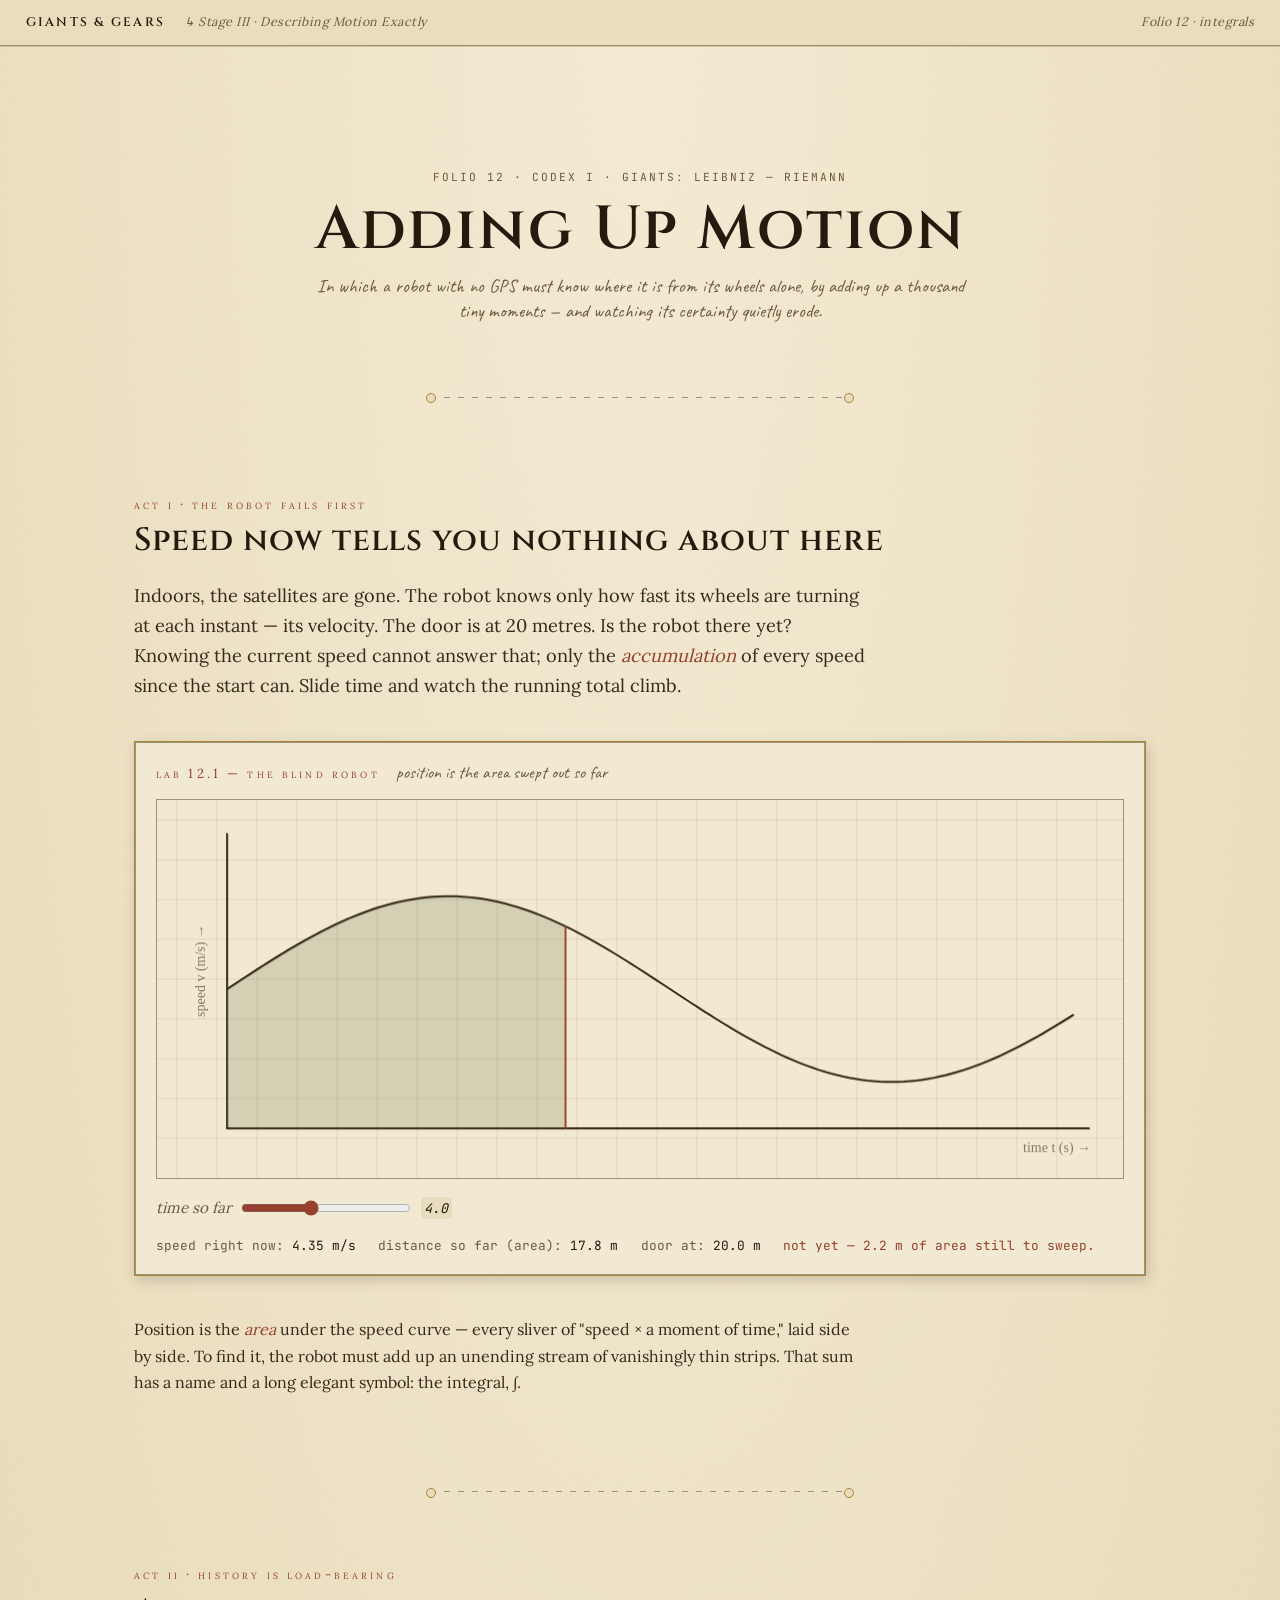
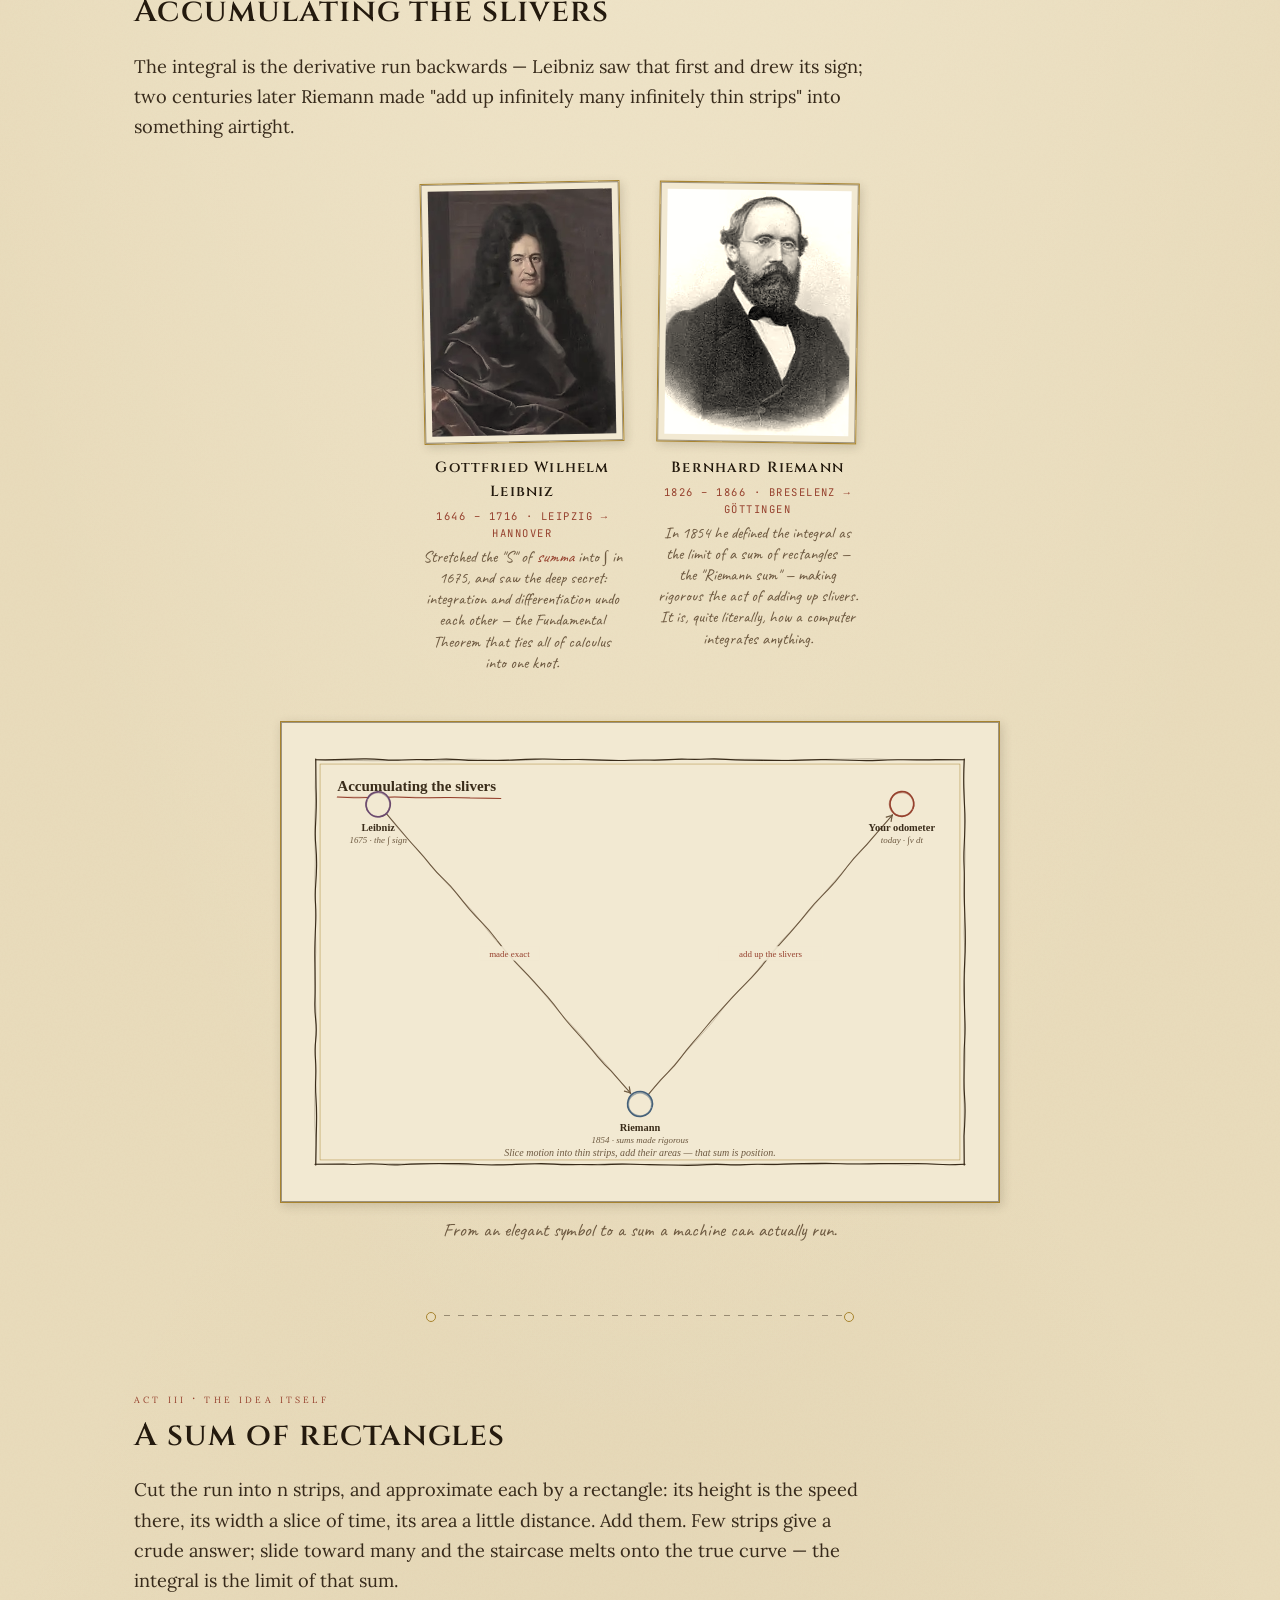
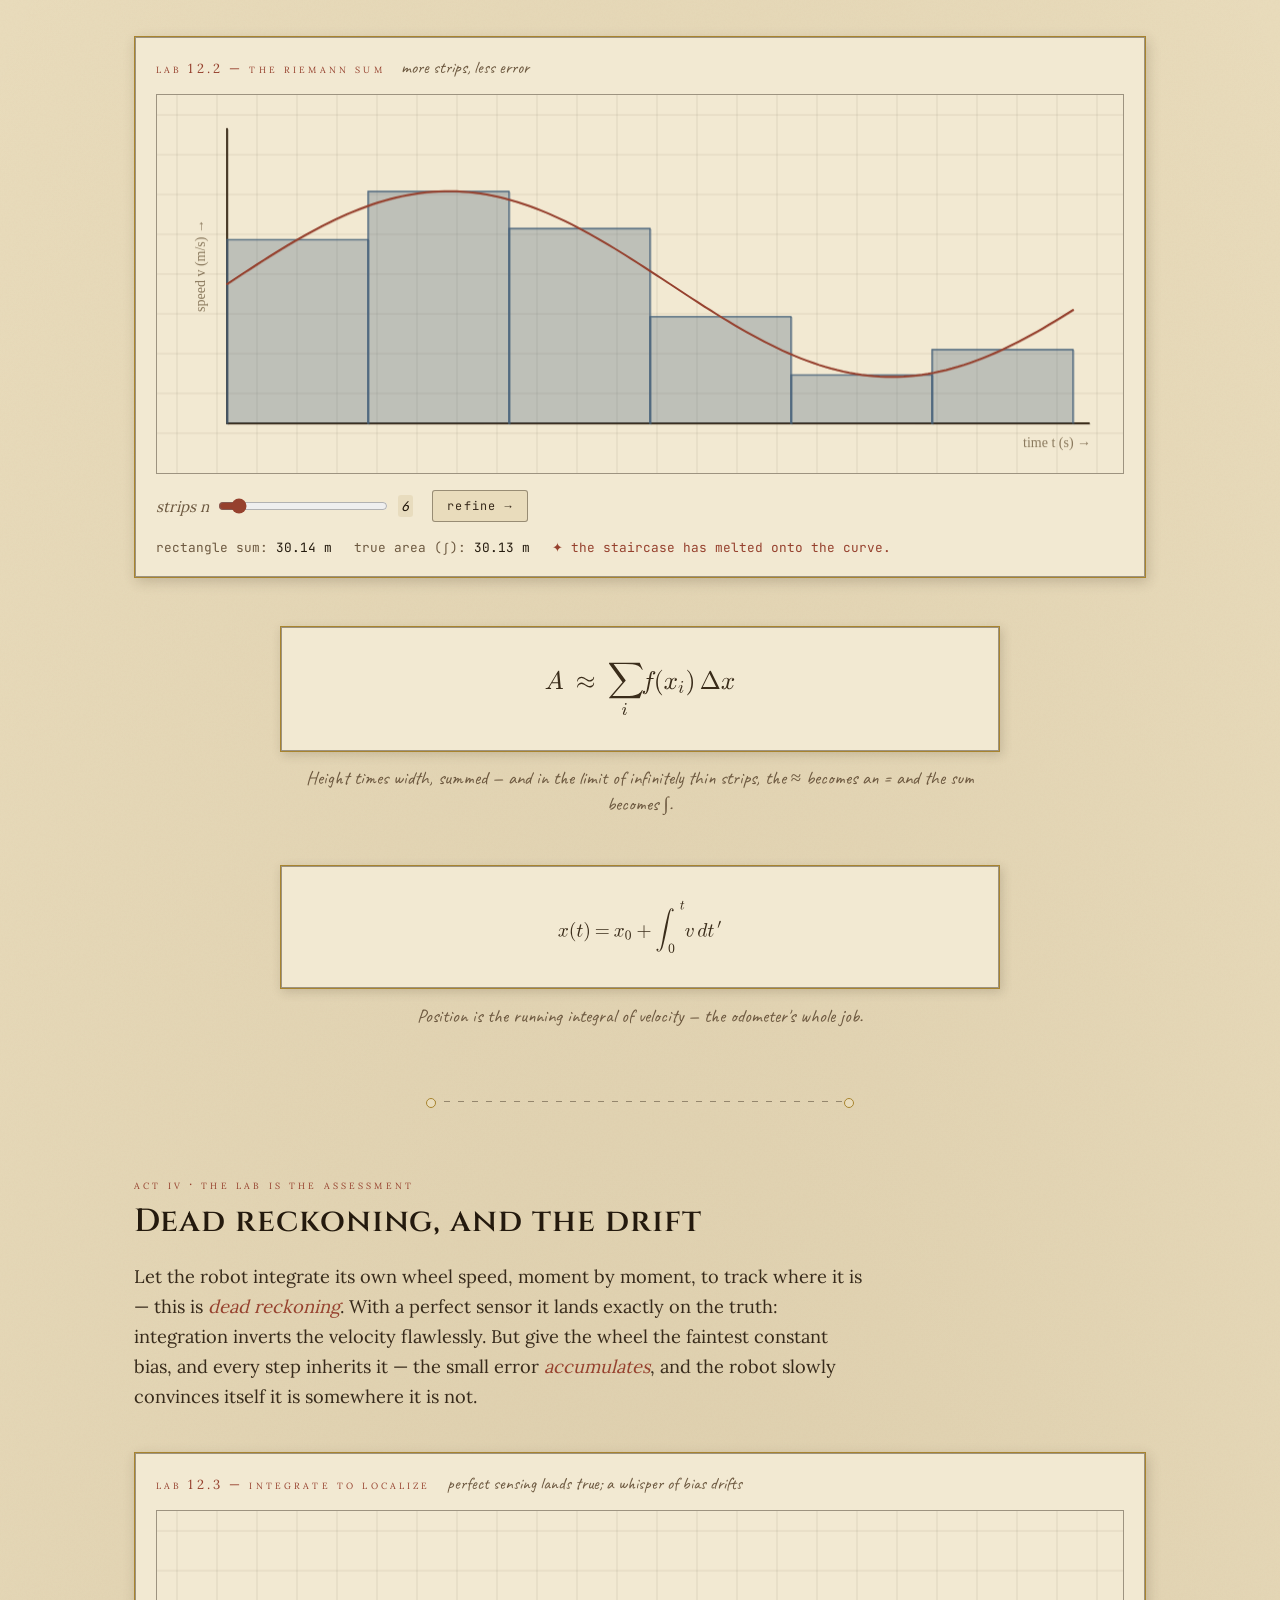
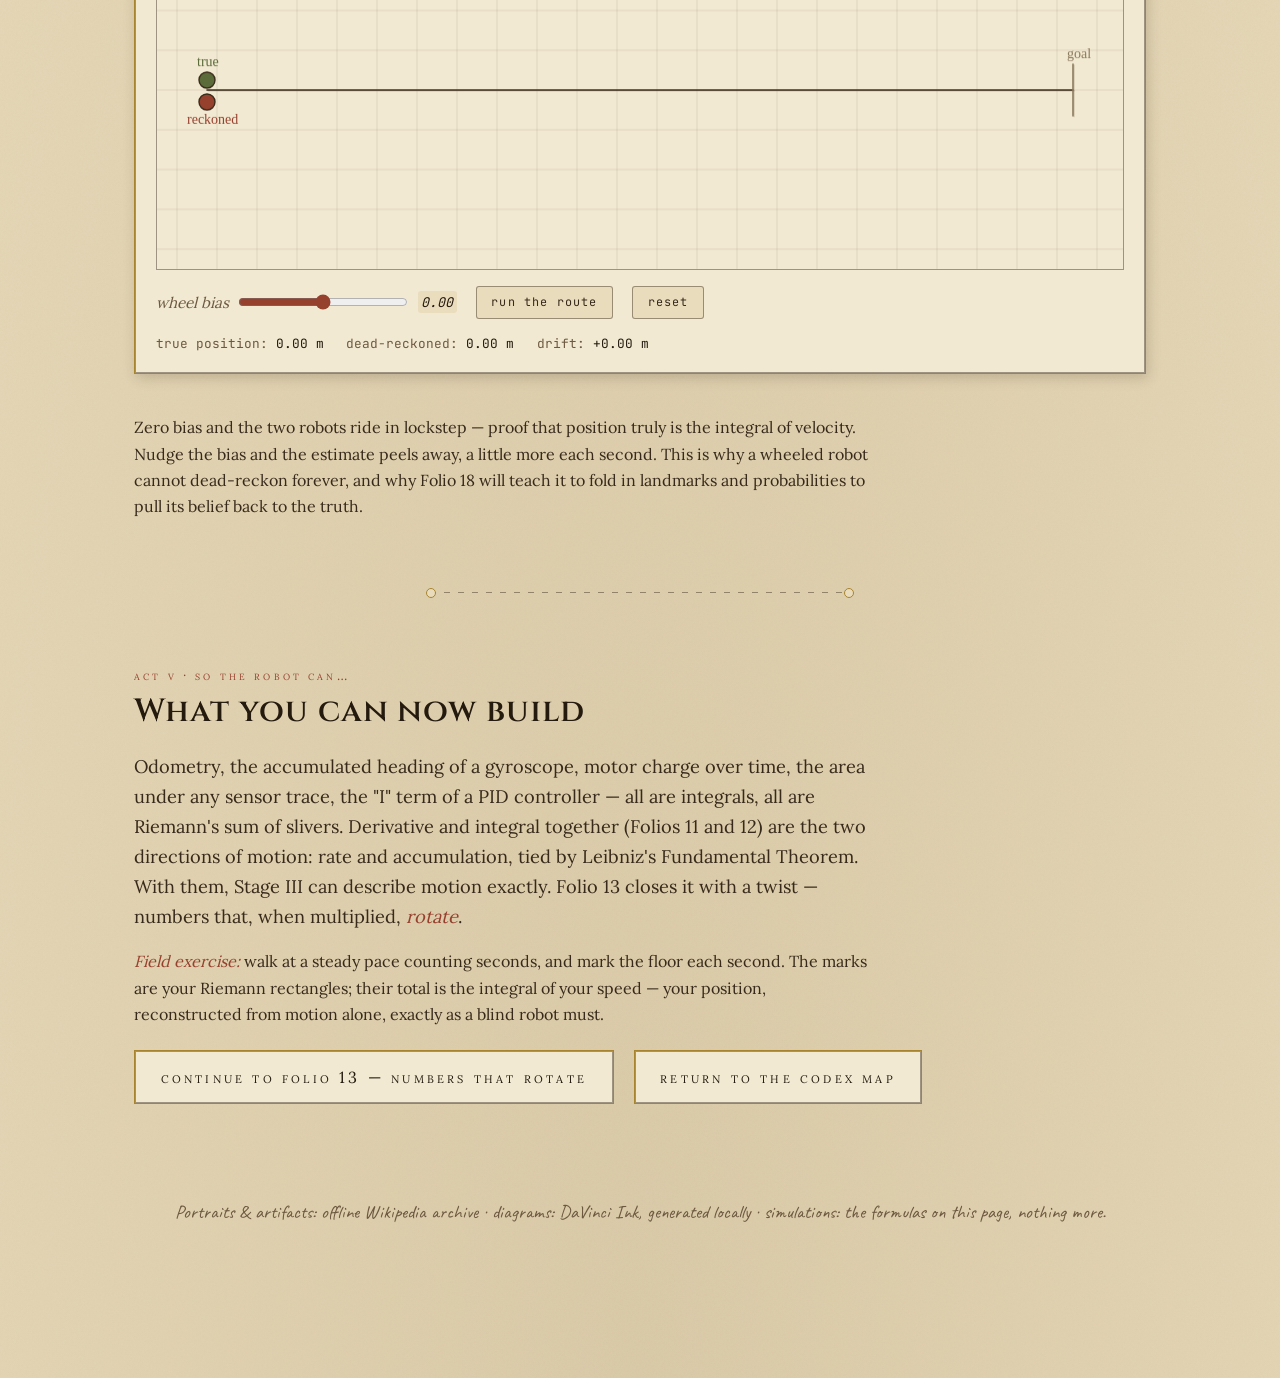
==== units/adding-up-motion.html @ 19774128 "Complete Stage III — Folios 09-13; robust ResizeObserver canvas sizing Arrows of Motion (Hamilton, G" ====
<!doctype html>
<html lang="en">
<head>
<meta charset="utf-8">
<meta name="viewport" content="width=device-width, initial-scale=1">
<title>Folio 12 — Adding Up Motion · Giants &amp; Gears</title>
<link rel="stylesheet" href="../assets/css/golden-archive-kit.css">
<link rel="stylesheet" href="../assets/css/site.css">
</head>
<body>

<nav class="chrome">
  <a class="wordmark" href="../index.html">Giants &amp; Gears</a>
  <span class="crumb">↳ Stage III · Describing Motion Exactly</span>
  <span class="right">Folio 12 · integrals</span>
</nav>

<main>
  <header style="text-align:center; margin:3.5rem 0 1rem;">
    <div class="catalog reveal">FOLIO 12 · CODEX I · GIANTS: LEIBNIZ — RIEMANN</div>
    <h1 class="reveal" style="margin:.6rem 0;">Adding Up Motion</h1>
    <p class="plaque-caption reveal" style="max-width:42rem;margin:0 auto;">
      In which a robot with no GPS must know where it is from its wheels alone,
      by adding up a thousand tiny moments — and watching its certainty quietly
      erode.
    </p>
  </header>

  <div class="constellation-rule"></div>

  <!-- ACT I -->
  <section class="exhibit wide">
    <div>
      <div class="smallcaps reveal">act i · the robot fails first</div>
      <h2 class="reveal">Speed now tells you nothing about here</h2>
      <p class="lede reveal">
        Indoors, the satellites are gone. The robot knows only how fast its wheels
        are turning at each instant — its velocity. The door is at 20&nbsp;metres.
        Is the robot there yet? Knowing the current speed cannot answer that; only
        the <em>accumulation</em> of every speed since the start can. Slide time and
        watch the running total climb.
      </p>
      <div class="lab reveal">
        <div class="lab-head">
          <span class="smallcaps">lab 12.1 — the blind robot</span>
          <span class="plaque-caption">position is the area swept out so far</span>
        </div>
        <canvas id="blind" height="380"></canvas>
        <div class="controls">
          <label>time so far <input type="range" id="bt" min="0" max="10" value="4" step="0.1"> <code id="btv">4.0</code></label>
        </div>
        <div class="readout">
          <span>speed right now: <b id="vNow">—</b></span>
          <span>distance so far (area): <b id="areaNow">—</b></span>
          <span>door at: <b>20.0 m</b></span>
          <span id="blindStatus" style="color:var(--chalk)"></span>
        </div>
      </div>
      <p class="reveal">
        Position is the <em>area</em> under the speed curve — every sliver of
        "speed × a moment of time," laid side by side. To find it, the robot must
        add up an unending stream of vanishingly thin strips. That sum has a name
        and a long elegant symbol: the integral, ∫.
      </p>
    </div>
  </section>

  <div class="constellation-rule"></div>

  <!-- ACT II -->
  <section>
    <div class="smallcaps reveal">act ii · history is load-bearing</div>
    <h2 class="reveal">Accumulating the slivers</h2>
    <p class="lede reveal">
      The integral is the derivative run backwards — Leibniz saw that first and
      drew its sign; two centuries later Riemann made "add up infinitely many
      infinitely thin strips" into something airtight.
    </p>
    <div class="gallery">
      <figure class="portrait reveal">
        <div class="frame"><img src="../assets/img/portraits/leibniz.jpg" alt="Gottfried Wilhelm Leibniz"></div>
        <figcaption class="plaque">
          <div class="name">Gottfried Wilhelm Leibniz</div>
          <div class="dates">1646 – 1716 · LEIPZIG → HANNOVER</div>
          <div class="role">Stretched the "S" of <em>summa</em> into ∫ in 1675, and saw the deep secret: integration and differentiation undo each other — the Fundamental Theorem that ties all of calculus into one knot.</div>
        </figcaption>
      </figure>
      <figure class="portrait reveal">
        <div class="frame"><img src="../assets/img/portraits/riemann.jpg" alt="Bernhard Riemann"></div>
        <figcaption class="plaque">
          <div class="name">Bernhard Riemann</div>
          <div class="dates">1826 – 1866 · BRESELENZ → GÖTTINGEN</div>
          <div class="role">In 1854 he defined the integral as the limit of a sum of rectangles — the "Riemann sum" — making rigorous the act of adding up slivers. It is, quite literally, how a computer integrates anything.</div>
        </figcaption>
      </figure>
    </div>
    <figure class="formula-artifact reveal">
      <div class="frame"><img src="../assets/img/diagrams/integral-history.svg" alt="accumulating the slivers"></div>
      <figcaption class="plaque-caption">From an elegant symbol to a sum a machine can actually run.</figcaption>
    </figure>
  </section>

  <div class="constellation-rule"></div>

  <!-- ACT III -->
  <section>
    <div class="smallcaps reveal">act iii · the idea itself</div>
    <h2 class="reveal">A sum of rectangles</h2>
    <p class="lede reveal">
      Cut the run into n strips, and approximate each by a rectangle: its height is
      the speed there, its width a slice of time, its area a little distance. Add
      them. Few strips give a crude answer; slide toward many and the staircase
      melts onto the true curve — the integral is the limit of that sum.
    </p>
    <div class="lab reveal">
      <div class="lab-head">
        <span class="smallcaps">lab 12.2 — the Riemann sum</span>
        <span class="plaque-caption">more strips, less error</span>
      </div>
      <canvas id="riemann" height="380"></canvas>
      <div class="controls">
        <label>strips n <input type="range" id="nstrip" min="1" max="60" value="6" step="1"> <code id="nstripv">6</code></label>
        <button class="toggle" id="refine">refine →</button>
      </div>
      <div class="readout">
        <span>rectangle sum: <b id="sumV">—</b></span>
        <span>true area (∫): <b id="trueA">—</b></span>
        <span id="riemStatus" style="color:var(--chalk)"></span>
      </div>
    </div>
    <figure class="formula-artifact reveal">
      <div class="frame"><img src="../assets/img/diagrams/f-riemann.svg" alt="area approx sum of f x i delta x" style="max-height:60px;"></div>
      <figcaption class="plaque-caption">
        Height times width, summed — and in the limit of infinitely thin strips,
        the ≈ becomes an = and the sum becomes ∫.
      </figcaption>
    </figure>
    <figure class="formula-artifact reveal">
      <div class="frame"><img src="../assets/img/diagrams/f-integral.svg" alt="x of t equals x naught plus integral of v" style="max-height:58px;"></div>
      <figcaption class="plaque-caption">Position is the running integral of velocity — the odometer's whole job.</figcaption>
    </figure>
  </section>

  <div class="constellation-rule"></div>

  <!-- ACT IV -->
  <section>
    <div class="smallcaps reveal">act iv · the lab is the assessment</div>
    <h2 class="reveal">Dead reckoning, and the drift</h2>
    <p class="lede reveal">
      Let the robot integrate its own wheel speed, moment by moment, to track where
      it is — this is <em>dead reckoning</em>. With a perfect sensor it lands exactly
      on the truth: integration inverts the velocity flawlessly. But give the wheel
      the faintest constant bias, and every step inherits it — the small error
      <em>accumulates</em>, and the robot slowly convinces itself it is somewhere it
      is not.
    </p>
    <div class="lab reveal">
      <div class="lab-head">
        <span class="smallcaps">lab 12.3 — integrate to localize</span>
        <span class="plaque-caption">perfect sensing lands true; a whisper of bias drifts</span>
      </div>
      <canvas id="reckon" height="360"></canvas>
      <div class="controls">
        <label>wheel bias <input type="range" id="bias" min="-0.3" max="0.3" value="0" step="0.01"> <code id="biasv">0.00</code></label>
        <button class="toggle" id="runReckon">run the route</button>
        <button class="toggle" id="reckonReset">reset</button>
      </div>
      <div class="readout">
        <span>true position: <b id="truePos">—</b></span>
        <span>dead-reckoned: <b id="drPos">—</b></span>
        <span>drift: <b id="drift">—</b></span>
        <span id="reckonStatus" style="color:var(--chalk)"></span>
      </div>
    </div>
    <p class="reveal">
      Zero bias and the two robots ride in lockstep — proof that position truly is
      the integral of velocity. Nudge the bias and the estimate peels away, a
      little more each second. This is why a wheeled robot cannot dead-reckon
      forever, and why Folio&nbsp;18 will teach it to fold in landmarks and
      probabilities to pull its belief back to the truth.
    </p>
  </section>

  <div class="constellation-rule"></div>

  <!-- ACT V -->
  <section class="exhibit wide" style="margin:4rem 0;">
    <div>
      <div class="smallcaps reveal">act v · so the robot can…</div>
      <h2 class="reveal">What you can now build</h2>
      <p class="lede reveal">
        Odometry, the accumulated heading of a gyroscope, motor charge over time,
        the area under any sensor trace, the "I" term of a PID controller — all are
        integrals, all are Riemann's sum of slivers. Derivative and integral
        together (Folios&nbsp;11 and 12) are the two directions of motion: rate and
        accumulation, tied by Leibniz's Fundamental Theorem. With them, Stage&nbsp;III
        can describe motion exactly. Folio&nbsp;13 closes it with a twist — numbers
        that, when multiplied, <em>rotate</em>.
      </p>
      <p class="reveal" style="margin-top:1rem;">
        <em>Field exercise:</em> walk at a steady pace counting seconds, and mark
        the floor each second. The marks are your Riemann rectangles; their total
        is the integral of your speed — your position, reconstructed from motion
        alone, exactly as a blind robot must.
      </p>
      <a class="next-exhibit reveal" href="numbers-that-rotate.html">continue to folio 13 — numbers that rotate</a>
      <a class="next-exhibit reveal" href="../index.html" style="margin-left:1rem;">return to the codex map</a>
    </div>
  </section>

  <footer>
    <div class="plaque-caption">
      Portraits &amp; artifacts: offline Wikipedia archive · diagrams: DaVinci Ink,
      generated locally · simulations: the formulas on this page, nothing more.
    </div>
  </footer>
</main>

<script>
const TAU = Math.PI * 2;
const C = { bg:'#f2e9d2', grid:'rgba(58,44,26,.10)', ink:'#3a2c1a', chalk:'#96412e',
            slate:'#46617a', olive:'#5b6b3a', gold:'#a8842f', ghost:'#8a795d' };
const HAND = "'Ink Free', 'Segoe Print', cursive";
const XMAXT = 10, VMAX = 6;
function Vf(t) { return 3 + 2 * Math.sin(0.6 * t); }         // speed (m/s), always > 0
function area(t) { let s = 0, dt = 0.005; for (let x = 0; x < t; x += dt) s += Vf(x) * dt; return s; }

function setupCanvas(cv) {
  const dpr = devicePixelRatio || 1;
  function resize() {
    const w = cv.clientWidth, h = parseInt(cv.getAttribute('height'), 10);
    cv.width = w * dpr; cv.height = h * dpr; cv.style.height = h + 'px';
    const ctx = cv.getContext('2d'); ctx.setTransform(dpr, 0, 0, dpr, 0, 0); return ctx;
  }
  return { resize, get w() { return cv.clientWidth; }, get h() { return parseInt(cv.getAttribute('height'), 10); } };
}
function inkStroke(ctx, drawPath, color, width) {
  ctx.save(); ctx.strokeStyle = color; ctx.lineWidth = width; ctx.lineCap = 'round';
  ctx.beginPath(); drawPath(0, 0); ctx.stroke();
  ctx.globalAlpha = 0.35; ctx.lineWidth = Math.max(1, width * 0.45);
  ctx.beginPath(); drawPath(1.1, 0.8); ctx.stroke(); ctx.restore();
}
function paper(ctx, w, h) {
  ctx.fillStyle = C.bg; ctx.fillRect(0, 0, w, h);
  ctx.strokeStyle = C.grid; ctx.lineWidth = 1;
  for (let x = 20; x < w; x += 40) { ctx.beginPath(); ctx.moveTo(x, 0); ctx.lineTo(x, h); ctx.stroke(); }
  for (let y = 20; y < h; y += 40) { ctx.beginPath(); ctx.moveTo(0, y); ctx.lineTo(w, y); ctx.stroke(); }
}
function vplot(S, ctx) {
  const w = S.w, h = S.h, pad = 50, x0 = pad + 20, y0 = h - pad, plotW = w - x0 - pad, plotH = h - 2 * pad;
  const sx = (t) => x0 + t / XMAXT * plotW, sy = (v) => y0 - v / VMAX * plotH;
  inkStroke(ctx, (a, b) => { ctx.moveTo(x0 + a, y0 + b); ctx.lineTo(x0 + plotW + 16 + a, y0 + b); }, C.ink, 1.8);
  inkStroke(ctx, (a, b) => { ctx.moveTo(x0 + a, y0 + b); ctx.lineTo(x0 + a, y0 - plotH - 16 + b); }, C.ink, 1.8);
  ctx.fillStyle = C.ghost; ctx.font = '14px ' + HAND;
  ctx.fillText('time t (s) →', x0 + plotW - 50, y0 + 24);
  ctx.save(); ctx.translate(x0 - 22, y0 - plotH / 2 + 28); ctx.rotate(-Math.PI / 2); ctx.fillText('speed v (m/s) →', 0, 0); ctx.restore();
  return { sx, sy, x0, y0, plotW, plotH };
}
function curveV(ctx, P, tmax, color) {
  inkStroke(ctx, (a, b) => { for (let i = 0; i <= 140; i++) { const t = i / 140 * tmax; const px = P.sx(t) + a, py = P.sy(Vf(t)) + b; i ? ctx.lineTo(px, py) : ctx.moveTo(px, py); } }, color, 2);
}

/* LAB 12.1 — the blind robot */
(function () {
  const cv = document.getElementById('blind'), S = setupCanvas(cv);
  let ctx = S.resize(); const el = (id) => document.getElementById(id);
  function draw() {
    const w = S.w, h = S.h; paper(ctx, w, h); const P = vplot(S, ctx);
    const t = +el('bt').value;
    // shade area up to t
    ctx.save(); ctx.globalAlpha = .2; ctx.fillStyle = C.olive; ctx.beginPath();
    ctx.moveTo(P.sx(0), P.sy(0));
    for (let i = 0; i <= 100; i++) { const tt = i / 100 * t; ctx.lineTo(P.sx(tt), P.sy(Vf(tt))); }
    ctx.lineTo(P.sx(t), P.sy(0)); ctx.closePath(); ctx.fill(); ctx.restore();
    curveV(ctx, P, XMAXT, C.ink);
    // marker at t
    inkStroke(ctx, (a, b) => { ctx.moveTo(P.sx(t) + a, P.sy(0) + b); ctx.lineTo(P.sx(t) + a, P.sy(Vf(t)) + b); }, C.chalk, 1.6);
    const a = area(t);
    el('btv').textContent = t.toFixed(1);
    el('vNow').textContent = Vf(t).toFixed(2) + ' m/s';
    el('areaNow').textContent = a.toFixed(1) + ' m';
    el('blindStatus').textContent = a >= 20 ? '✦ past the door — the accumulated area reached 20 m.' : 'not yet — ' + (20 - a).toFixed(1) + ' m of area still to sweep.';
  }
  el('bt').addEventListener('input', draw);
  addEventListener('resize', () => { ctx = S.resize(); draw(); });
  draw();
})();

/* LAB 12.2 — the Riemann sum */
(function () {
  const cv = document.getElementById('riemann'), S = setupCanvas(cv);
  let ctx = S.resize(), anim = null; const el = (id) => document.getElementById(id);
  function draw() {
    const w = S.w, h = S.h; paper(ctx, w, h); const P = vplot(S, ctx);
    const n = +el('nstrip').value, dt = XMAXT / n; let sum = 0;
    for (let i = 0; i < n; i++) {
      const tm = (i + 0.5) * dt, hv = Vf(tm); sum += hv * dt;
      ctx.save(); ctx.globalAlpha = .3; ctx.fillStyle = C.slate;
      ctx.fillRect(P.sx(i * dt), P.sy(hv), P.sx(dt) - P.sx(0), P.sy(0) - P.sy(hv)); ctx.restore();
      inkStroke(ctx, (a, b) => { const x1 = P.sx(i * dt), x2 = P.sx((i + 1) * dt), yy = P.sy(hv); ctx.moveTo(x1 + a, P.sy(0) + b); ctx.lineTo(x1 + a, yy + b); ctx.lineTo(x2 + a, yy + b); ctx.lineTo(x2 + a, P.sy(0) + b); }, C.slate, 1.2);
    }
    curveV(ctx, P, XMAXT, C.chalk);
    const truth = area(XMAXT);
    el('nstripv').textContent = n;
    el('sumV').textContent = sum.toFixed(2) + ' m';
    el('trueA').textContent = truth.toFixed(2) + ' m';
    el('riemStatus').textContent = Math.abs(sum - truth) < 0.15 ? '✦ the staircase has melted onto the curve.' : 'off by ' + Math.abs(sum - truth).toFixed(2) + ' m — add strips.';
  }
  function refine() { if (anim) cancelAnimationFrame(anim); const step = () => { const v = Math.min(60, +el('nstrip').value + 1); el('nstrip').value = v; draw(); if (v < 60) anim = requestAnimationFrame(step); else anim = null; }; anim = requestAnimationFrame(step); }
  el('nstrip').addEventListener('input', draw);
  el('refine').addEventListener('click', refine);
  addEventListener('resize', () => { ctx = S.resize(); draw(); });
  draw();
})();

/* LAB 12.3 — dead reckoning */
(function () {
  const cv = document.getElementById('reckon'), S = setupCanvas(cv);
  let ctx = S.resize(), anim = null, prog = 0; const el = (id) => document.getElementById(id);
  const ROUTE = 30;                                  // metres of corridor
  function draw() {
    const w = S.w, h = S.h; paper(ctx, w, h);
    const y0 = h * 0.5, x0 = 50, sc = (w - 100) / ROUTE, bias = +el('bias').value;
    inkStroke(ctx, (a, b) => { ctx.moveTo(x0 + a, y0 + b); ctx.lineTo(x0 + ROUTE * sc + a, y0 + b); }, C.ink, 1.6);
    // door
    inkStroke(ctx, (a, b) => { ctx.moveTo(x0 + ROUTE * sc + a, y0 - 26 + b); ctx.lineTo(x0 + ROUTE * sc + a, y0 + 26 + b); }, C.ghost, 1.6);
    ctx.fillStyle = C.ghost; ctx.font = '14px ' + HAND; ctx.fillText('goal', x0 + ROUTE * sc - 6, y0 - 32);
    const T = prog * XMAXT;
    const realX = Math.min(ROUTE, area(T));
    // dead-reckoned integrates (v+bias)
    let dr = 0, dt = 0.02; for (let x = 0; x < T; x += dt) dr += (Vf(x) + bias) * dt; dr = Math.min(ROUTE + 6, dr);
    // true robot (olive), reckoned (chalk) on parallel rails
    ctx.save(); ctx.fillStyle = C.olive; ctx.strokeStyle = C.ink; ctx.lineWidth = 1.4;
    ctx.beginPath(); ctx.arc(x0 + realX * sc, y0 - 10, 8, 0, TAU); ctx.fill(); ctx.stroke(); ctx.restore();
    ctx.fillStyle = C.olive; ctx.fillText('true', x0 + realX * sc - 10, y0 - 24);
    ctx.save(); ctx.fillStyle = C.chalk; ctx.strokeStyle = C.ink; ctx.lineWidth = 1.4;
    ctx.beginPath(); ctx.arc(x0 + dr * sc, y0 + 12, 8, 0, TAU); ctx.fill(); ctx.stroke(); ctx.restore();
    ctx.fillStyle = C.chalk; ctx.fillText('reckoned', x0 + dr * sc - 20, y0 + 34);
    el('biasv').textContent = bias.toFixed(2);
    el('truePos').textContent = realX.toFixed(2) + ' m';
    el('drPos').textContent = dr.toFixed(2) + ' m';
    el('drift').textContent = (dr - realX >= 0 ? '+' : '') + (dr - realX).toFixed(2) + ' m';
    if (prog >= 1) el('reckonStatus').textContent = Math.abs(dr - realX) < 0.3
      ? '✦ landed on the truth — perfect integration.'
      : 'drifted ' + Math.abs(dr - true).toFixed(2) + ' m over one corridor. Errors accumulate.';
  }
  function run() { if (anim) cancelAnimationFrame(anim); prog = 0; el('reckonStatus').textContent = ''; const step = () => { prog = Math.min(1, prog + 0.01); draw(); if (prog < 1) anim = requestAnimationFrame(step); else anim = null; }; anim = requestAnimationFrame(step); }
  el('bias').addEventListener('input', () => draw());
  el('runReckon').addEventListener('click', run);
  el('reckonReset').addEventListener('click', () => { prog = 0; el('reckonStatus').textContent = ''; draw(); });
  addEventListener('resize', () => { ctx = S.resize(); draw(); });
  draw();
})();
</script>
<script src="../assets/js/site.js"></script>
</body>
</html>
---- assets/css/golden-archive-kit.css ----
﻿/* ============================================================
   Golden Archive kit — generated by Ultra-PC assets
   palette: golden-archive   gradient: archive-space
   fonts: Fraunces (body) / Playfair Display (display)
   ============================================================ */

:root {  /* Golden Archive */
  --font: 'Fraunces', 'Georgia', serif;
  --mono: 'JetBrains Mono', 'Consolas', monospace;
  --bg: #04070f;
  --bg2: #0a1224;
  --surface: #0b101f;
  --surface-glass: rgba(217,180,83,0.06);
  --accent: #d9b453;
  --accent2: #f2dc9b;
  --text: #e8e2d0;
  --muted: #77809a;
  --border: #5a4b2c;
  --radius: 6px;
  --shadow: 0 0 24px rgba(217,180,83,0.18);
}

/* --- base --- */
* { box-sizing: border-box; margin: 0; }
body { font-family: var(--font); color: var(--text);
       background: var(--bg); line-height: 1.6; }
.btn { padding: 0.7rem 1.5rem; border: 1px solid var(--border);
       border-radius: var(--radius); cursor: pointer; font-weight: 600;
       background: var(--accent); color: #fff;
       transition: filter .15s, transform .05s; }
.btn:hover { filter: brightness(1.08); } .btn:active { transform: translateY(1px); }

/* --- gradient util (archive-space) --- */
.hero-bg { background: radial-gradient(at 72% 8%, rgba(217,180,83,0.13) 0px, transparent 45%), radial-gradient(at 18% 85%, rgba(32,42,92,0.55) 0px, transparent 55%), linear-gradient(180deg, #04070f 0%, #0a1224 100%); }

/* --- navbar-glass --- */
.nav {
  display: flex; align-items: center; justify-content: space-between;
  padding: 0.8rem 1.4rem; position: sticky; top: 0; z-index: 50;
  background: rgba(255, 255, 255, 0.55);
  backdrop-filter: blur(12px) saturate(150%);
  -webkit-backdrop-filter: blur(12px) saturate(150%);
  border-bottom: 1px solid rgba(255, 255, 255, 0.4);
}
.nav .brand { font-weight: 700; letter-spacing: -0.01em; }
.nav a { color: inherit; text-decoration: none; opacity: 0.75; margin-left: 1.2rem; }
.nav a:hover { opacity: 1; }

/* --- hero-centered --- */
.hero {
  min-height: 70vh; display: grid; place-items: center;
  text-align: center; padding: 4rem 1.5rem; gap: 1rem;
}
.hero h1 { font-size: clamp(2rem, 6vw, 4rem); line-height: 1.05; letter-spacing: -0.02em; }
.hero p { max-width: 52ch; margin: 0 auto; opacity: 0.75; font-size: 1.1rem; }
.hero .cta { display: flex; gap: 0.8rem; justify-content: center; margin-top: 0.6rem; }

/* --- feature-card --- */
.feature {
  padding: 1.5rem; border-radius: 16px;
  background: var(--surface, #fff);
  border: 1px solid var(--border, #e5e7eb);
  transition: transform 0.2s, box-shadow 0.2s;
}
.feature:hover { transform: translateY(-4px); box-shadow: 0 12px 28px rgba(0,0,0,0.12); }
.feature .icon {
  width: 44px; height: 44px; border-radius: 12px; display: grid; place-items: center;
  background: color-mix(in srgb, var(--accent, #2b8fd6) 15%, transparent);
  color: var(--accent, #2b8fd6); margin-bottom: 0.8rem;
}

/* --- badge-pill --- */
.badge {
  display: inline-flex; align-items: center; gap: 0.35em;
  padding: 0.25em 0.7em; border-radius: 999px; font-size: 0.8rem; font-weight: 600;
  background: color-mix(in srgb, var(--accent, #2b8fd6) 15%, transparent);
  color: var(--accent, #2b8fd6);
}

/* --- input-field --- */
.field {
  width: 100%; padding: 0.7rem 1rem; border-radius: 10px;
  border: 1px solid var(--border, #d1d5db);
  background: var(--surface, #fff); color: inherit; font: inherit;
  transition: border-color 0.15s, box-shadow 0.15s;
}
.field:focus {
  outline: none; border-color: var(--accent, #2b8fd6);
  box-shadow: 0 0 0 3px color-mix(in srgb, var(--accent, #2b8fd6) 25%, transparent);
}

/* --- animation: fade-in-up --- */
.fade-in-up { animation: fade-in-up 0.6s cubic-bezier(0.22,1,0.36,1) both; }
@keyframes fade-in-up { from { opacity: 0; transform: translateY(20px); } to { opacity: 1; transform: none; } }
---- assets/css/site.css ----
/* ============================================================
   Giants & Gears — "da Vinci codex" styling
   Parchment field, iron-gall ink, red-chalk annotations, and a
   faint hint of gold leaf. Interactive labs remain dark navy
   "technical plates" bound into the notebook.
   Performance notes: no fixed blend-mode overlays, no rAF loops —
   texture and vignette are static backgrounds.
   ============================================================ */

@font-face {
  font-family: 'Cinzel';
  src: url('../fonts/cinzel-600.woff2') format('woff2');
  font-weight: 600; font-display: swap;
}
@font-face {
  font-family: 'Lora';
  src: url('../fonts/lora-400.woff2') format('woff2');
  font-weight: 400; font-display: swap;
}
@font-face {
  font-family: 'Caveat';
  src: url('../fonts/caveat-400.woff2') format('woff2');
  font-weight: 400; font-display: swap;
}
@font-face {
  font-family: 'JetBrains Mono';
  src: url('../fonts/jetbrains-mono-400.woff2') format('woff2');
  font-weight: 400; font-display: swap;
}

:root {
  /* codex palette — grown from the vault's dark-academia set */
  --paper: #e9dcbc;
  --paper-deep: #ddcda6;
  --mat: #f2e9d2;          /* lighter mat inside frames */
  --ink: #372a1b;
  --ink-strong: #241a0e;
  --sepia: #6d5940;        /* muted labels, metadata */
  --chalk: #96412e;        /* red chalk / sanguine accents */
  --gold: #a8842f;         /* faint gold leaf — used sparingly */
  --gold-hi: #c2a04a;
  --rule: rgba(55, 42, 27, .45);
  --plate: #0d1b2a;        /* the dark technical plates (labs, diagrams) */

  --display: 'Cinzel', 'Georgia', serif;
  --hand: 'Caveat', cursive;
  --font: 'Lora', Georgia, serif;
  --mono: 'JetBrains Mono', Consolas, monospace;
}

html { scroll-behavior: smooth; }

body {
  font-family: var(--font);
  color: var(--ink);
  background-color: var(--paper);
  /* static paper grain + gentle age vignette — painted once, never composited */
  background-image:
    radial-gradient(ellipse 120% 90% at 50% 0%, rgba(255, 250, 235, .5), transparent 55%),
    radial-gradient(ellipse 140% 100% at 50% 100%, rgba(120, 90, 45, .14), transparent 60%),
    url("data:image/svg+xml,%3Csvg xmlns='http://www.w3.org/2000/svg' width='240' height='240'%3E%3Cfilter id='p'%3E%3CfeTurbulence type='fractalNoise' baseFrequency='0.55' numOctaves='2'/%3E%3CfeColorMatrix values='0 0 0 0 0.48 0 0 0 0 0.38 0 0 0 0 0.22 0 0 0 0.055 0'/%3E%3C/filter%3E%3Crect width='240' height='240' filter='url(%23p)'/%3E%3C/svg%3E");
  line-height: 1.65;
  min-height: 100vh;
  overflow-x: hidden;
}

/* ---- chrome: a codex header rule ---- */
.chrome {
  position: fixed; top: 0; left: 0; right: 0; z-index: 100;
  display: flex; align-items: baseline; gap: 1.2rem;
  padding: .7rem 1.6rem;
  background: linear-gradient(rgba(233, 220, 188, .97), rgba(233, 220, 188, .88));
  border-bottom: 1px solid var(--rule);
  box-shadow: 0 1px 0 rgba(168, 132, 47, .35);   /* the gold hairline */
  font-size: .78rem; letter-spacing: .14em; text-transform: uppercase;
}
.chrome .wordmark { font-family: var(--display); color: var(--ink-strong); font-weight: 600; text-decoration: none; letter-spacing: .18em; }
.chrome .crumb { color: var(--sepia); font-style: italic; text-transform: none; letter-spacing: .04em; }
.chrome .right { margin-left: auto; color: var(--sepia); font-style: italic; text-transform: none; letter-spacing: .04em; }

main { max-width: 1060px; margin: 0 auto; padding: 7rem 1.5rem 6rem; }

/* ---- typography: inscription capitals, ink body, chalk notes ---- */
h1, h2, h3 { font-family: var(--display); font-weight: 600; color: var(--ink-strong); }
h1 { font-size: clamp(2.2rem, 5.6vw, 3.8rem); line-height: 1.12; letter-spacing: .04em; }
h2 { font-size: clamp(1.4rem, 3.2vw, 2rem); margin-bottom: .8rem; letter-spacing: .03em; }
h3 { font-size: 1.1rem; }
.smallcaps {
  font-variant: small-caps; letter-spacing: .24em; font-size: .82rem;
  color: var(--chalk); text-transform: lowercase;
}
.catalog { font-family: var(--mono); font-size: .7rem; color: var(--sepia); letter-spacing: .18em; }
.plaque-caption { font-family: var(--hand); color: var(--sepia); font-size: 1.18rem; line-height: 1.35; }
p.lede { font-size: 1.14rem; color: var(--ink); max-width: 46rem; }
p { color: var(--ink); max-width: 46rem; }
em { color: var(--chalk); }
code, .mono { font-family: var(--mono); color: var(--ink-strong); background: rgba(168, 132, 47, .12); padding: 0 .25em; border-radius: 3px; font-size: .88em; }

/* ---- the plate frame: ink line, paper mat, whisper of gold ---- */
.frame {
  border: 1px solid var(--gold);
  box-shadow: inset 0 0 0 1px var(--rule), 2px 3px 10px rgba(58, 44, 26, .18);
  background: var(--mat);
  padding: 10px;
}
.frame img, .frame svg { display: block; width: 100%; height: auto; }

/* ---- folio sections ---- */
.exhibit {
  margin: 6rem 0; display: grid; gap: 2.4rem;
  grid-template-columns: minmax(0, 7fr) minmax(0, 5fr);
  align-items: center;
}
.exhibit.flip { grid-template-columns: minmax(0, 5fr) minmax(0, 7fr); }
.exhibit.flip .art { order: -1; }
.exhibit.wide { grid-template-columns: 1fr; }
@media (max-width: 760px) {
  .exhibit, .exhibit.flip { grid-template-columns: 1fr; }
  .exhibit.flip .art { order: 0; }
}

/* reveal: pages settle into place (kept light) */
.reveal { opacity: 0; transform: translateY(18px); transition: opacity .6s ease, transform .6s ease; }
.reveal.lit { opacity: 1; transform: none; }
@media (prefers-reduced-motion: reduce) { .reveal { opacity: 1; transform: none; transition: none; } }

/* ---- portraits: sketches pinned into the notebook ---- */
.gallery { display: flex; flex-wrap: wrap; gap: 2.2rem; justify-content: center; margin: 2.5rem 0; }
.portrait { width: 200px; text-align: center; }
.portrait .frame { padding: 7px; }
.portrait:nth-child(odd) .frame { transform: rotate(-1.1deg); }
.portrait:nth-child(even) .frame { transform: rotate(.8deg); }
.portrait .frame img { filter: sepia(.32) contrast(1.02) saturate(.9); aspect-ratio: 3/4; object-fit: cover; }
.portrait .plaque { margin-top: .8rem; }
.portrait .plaque .name { font-family: var(--display); font-size: .92rem; color: var(--ink-strong); letter-spacing: .08em; }
.portrait .plaque .dates { font-family: var(--mono); font-size: .66rem; color: var(--chalk); letter-spacing: .14em; margin: .2rem 0; }
.portrait .plaque .role { font-family: var(--hand); color: var(--sepia); font-size: 1.02rem; line-height: 1.3; }

/* ---- construction rule: compass points and a dashed ink line ---- */
.constellation-rule {
  height: 1px; margin: 4.5rem auto; max-width: 420px; position: relative;
  background: repeating-linear-gradient(90deg, var(--rule) 0 6px, transparent 6px 14px);
}
.constellation-rule::before, .constellation-rule::after {
  content: ''; position: absolute; top: -3.5px; width: 8px; height: 8px;
  border-radius: 50%; border: 1.5px solid var(--gold); background: var(--paper);
}
.constellation-rule::before { left: -4px; }
.constellation-rule::after { right: -4px; }

/* ---- artifact formulas: ink on the mat, gold hairline ---- */
.formula-artifact { text-align: center; margin: 3rem auto; max-width: 720px; }
.formula-artifact .frame { padding: 2rem 1.8rem; }
.formula-artifact .frame img { width: auto; max-width: 100%; margin: 0 auto; }
.formula-artifact .plaque-caption { margin-top: .9rem; }

/* ---- interactive labs: dark technical plates bound into the page ---- */
.lab {
  border: 1px solid var(--gold);
  box-shadow: inset 0 0 0 1px var(--rule), 2px 4px 12px rgba(58, 44, 26, .2);
  background: var(--mat);
  padding: 1.2rem 1.3rem; margin: 2.5rem 0;
}
.lab-head { display: flex; align-items: baseline; gap: 1rem; margin-bottom: .9rem; }
.lab-head .smallcaps { color: var(--chalk); }
.lab-head .plaque-caption { font-size: 1.08rem; }
.lab canvas { display: block; width: 100%; border: 1px solid var(--rule); background: var(--mat); cursor: crosshair; }
.lab .readout { font-family: var(--mono); font-size: .8rem; color: var(--sepia); margin-top: .9rem; display: flex; flex-wrap: wrap; gap: 1.4rem; }
.lab .readout b { color: var(--ink-strong); font-weight: 400; }
.controls { display: flex; flex-wrap: wrap; gap: 1.2rem; align-items: center; margin-top: 1rem; }
.controls label { color: var(--sepia); font-size: .95rem; font-style: italic; display: flex; align-items: center; gap: .6rem; }
input[type='range'] { accent-color: var(--chalk); width: 170px; }
.toggle {
  font-family: var(--mono); font-size: .74rem; letter-spacing: .1em;
  background: var(--paper); color: var(--ink); border: 1px solid var(--rule);
  border-radius: 3px; padding: .45rem .9rem; cursor: pointer;
  transition: background .15s, color .15s, border-color .15s;
}
.toggle:hover { border-color: var(--chalk); color: var(--chalk); }
.toggle:active { transform: translateY(1px); }
.toggle.on { background: var(--chalk); border-color: var(--chalk); color: var(--mat); }

/* ---- curriculum map (index) ---- */
.stage { margin: 5.5rem 0; }
.stage-head { display: flex; align-items: baseline; gap: 1.2rem; margin-bottom: 1.8rem; }
.stage-head .num { font-family: var(--display); font-size: 2.4rem; color: var(--gold); }
.stage-head .band { font-family: var(--hand); color: var(--sepia); font-size: 1.15rem; }
.units { display: grid; grid-template-columns: repeat(auto-fill, minmax(300px, 1fr)); gap: 1.3rem; }
.unit {
  position: relative; display: block; text-decoration: none;
  border: 1px solid var(--rule);
  background: var(--mat);
  box-shadow: 1px 2px 6px rgba(58, 44, 26, .12);
  padding: 1.1rem 1.2rem;
}
.unit .catalog { display: block; margin-bottom: .45rem; }
.unit .title { font-family: var(--display); font-size: 1.08rem; color: var(--ink-strong); }
.unit .hook { font-style: italic; color: var(--sepia); font-size: .88rem; line-height: 1.5; margin: .5rem 0 .65rem; }
.unit .giants { font-family: var(--mono); font-size: .66rem; color: var(--chalk); letter-spacing: .08em; }

/* only OPEN folios behave like links */
.unit.open { border-color: var(--gold); cursor: pointer; transition: box-shadow .2s, transform .2s; }
.unit.open:hover { box-shadow: 0 0 0 1px var(--gold), 2px 5px 14px rgba(58, 44, 26, .25); transform: translateY(-2px); }
.unit.open::after {
  content: 'OPEN FOLIO →'; position: absolute; top: 1rem; right: 1.1rem;
  font-family: var(--mono); font-size: .6rem; letter-spacing: .18em; color: var(--chalk);
}
/* planned folios read as sketched, not broken */
.unit.planned { border-style: dashed; background: transparent; box-shadow: none; cursor: default; }
.unit.planned::after {
  content: 'in preparation'; position: absolute; top: .95rem; right: 1.1rem;
  font-family: var(--hand); font-size: .95rem; color: var(--sepia); opacity: .75;
}

/* the seal: a compass rose in gold ink, static */
.seal { display: flex; justify-content: center; margin: 5rem 0 2rem; }
.seal svg { width: 86px; height: 86px; opacity: .8; }

footer { text-align: center; padding: 2rem 0 3.5rem; }
footer .plaque-caption { max-width: none; }

a { color: var(--chalk); }
.next-exhibit {
  display: inline-block; margin-top: 1.4rem; padding: .8rem 1.6rem;
  border: 1px solid var(--gold); background: var(--mat); text-decoration: none;
  font-variant: small-caps; letter-spacing: .2em; color: var(--ink-strong);
  box-shadow: inset 0 0 0 1px var(--rule);
  transition: box-shadow .2s;
}
.next-exhibit:hover { box-shadow: inset 0 0 0 1px var(--rule), 2px 4px 12px rgba(58, 44, 26, .25); }
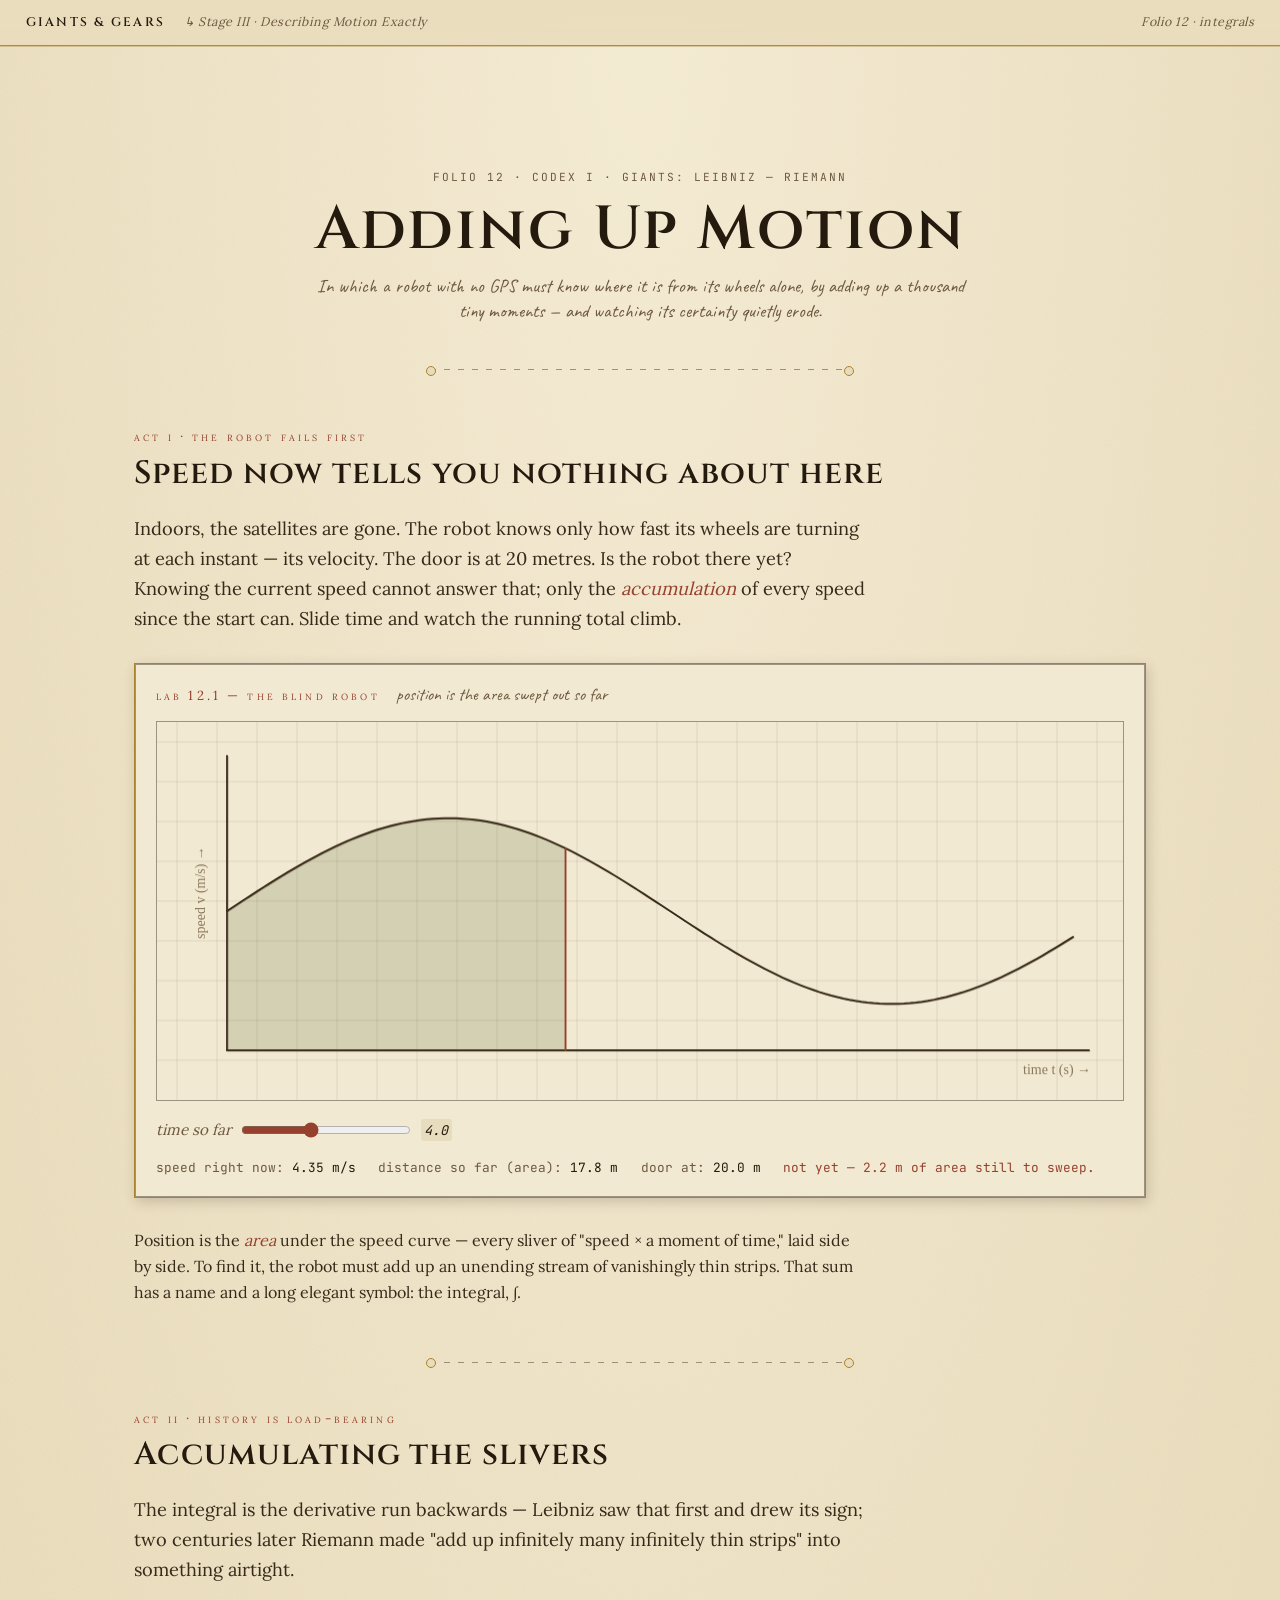
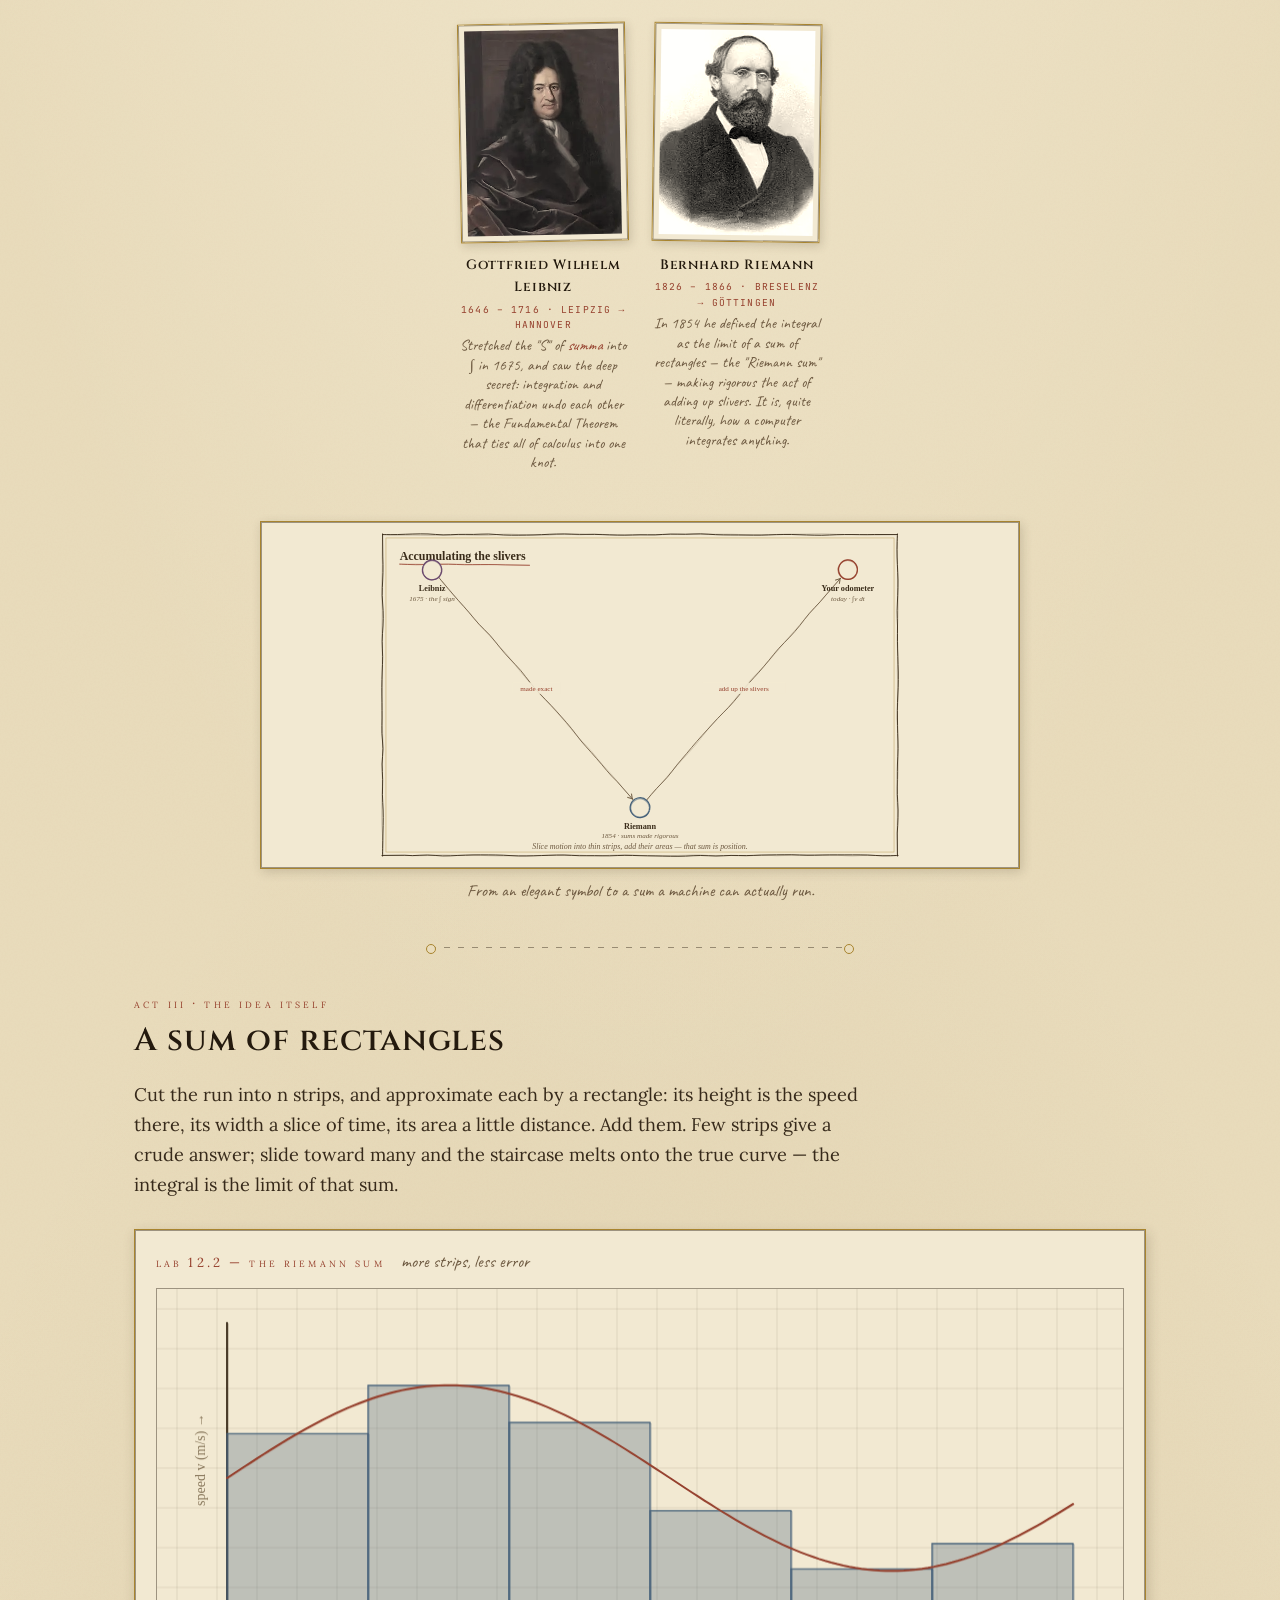
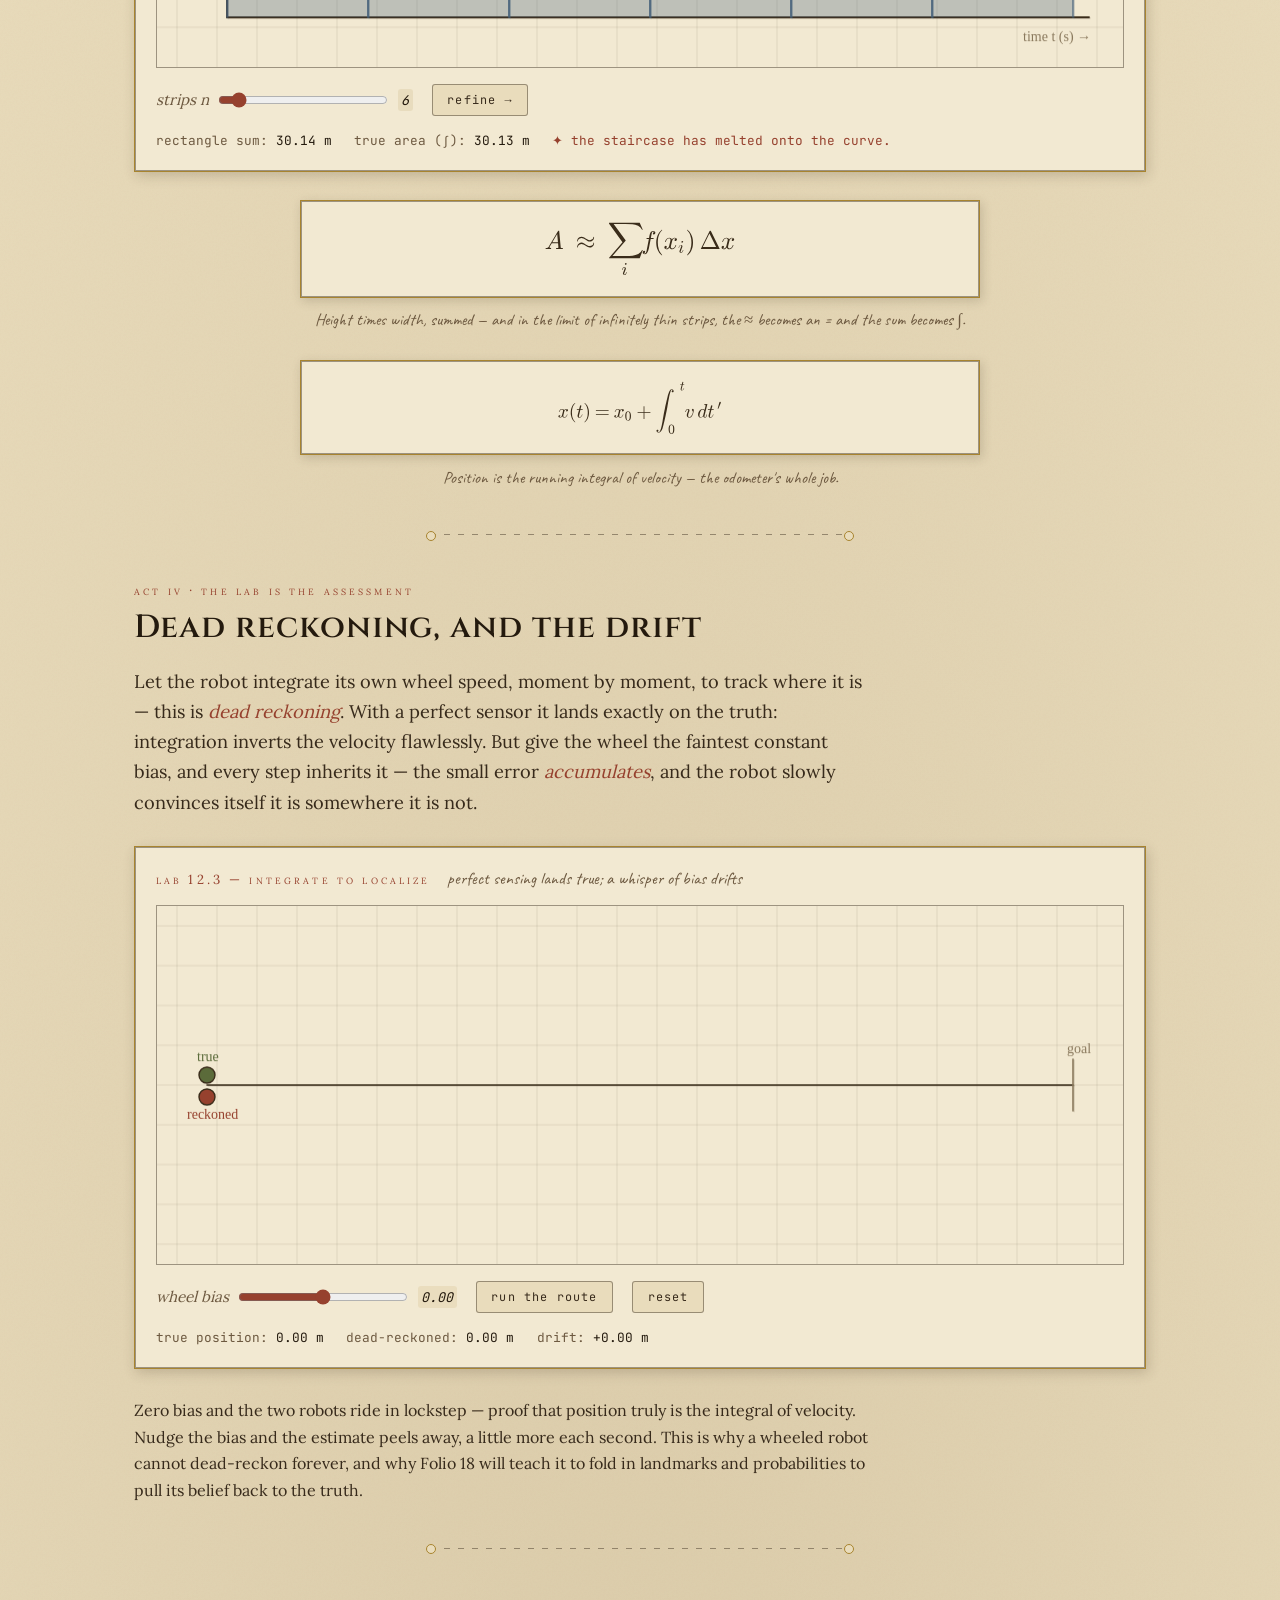
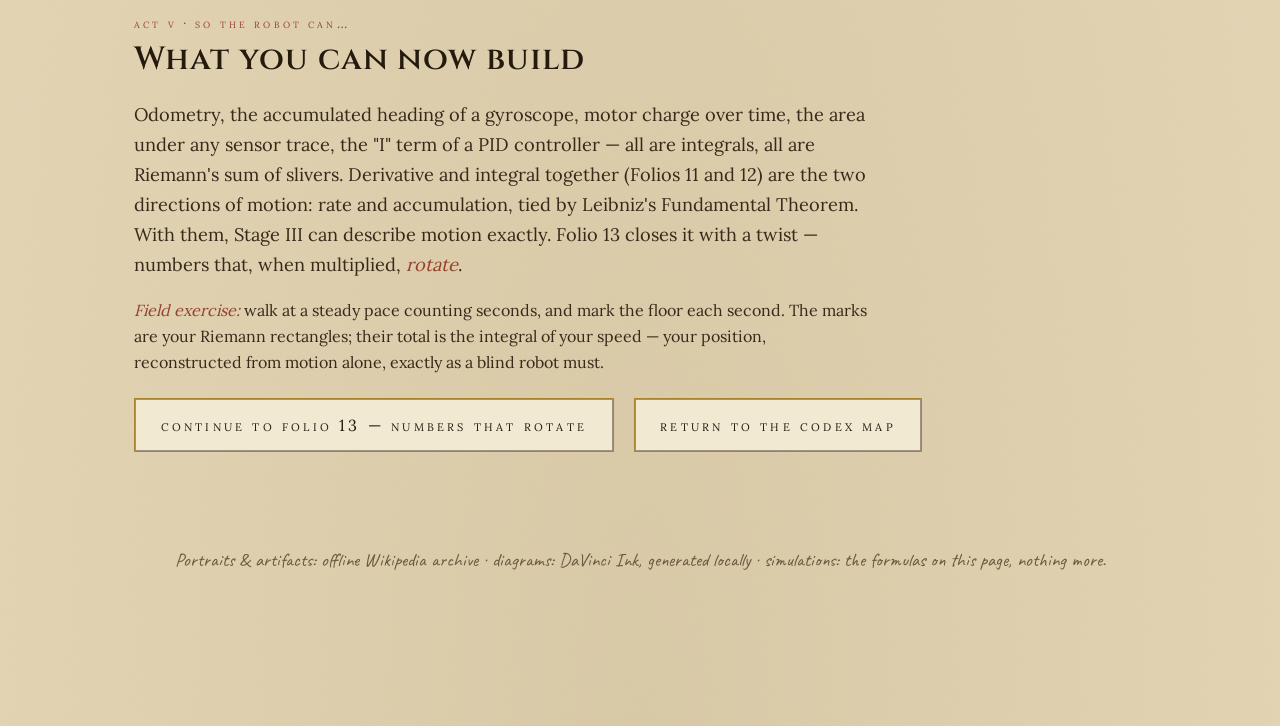
==== commit 4a96b559: "Compact layout + fix dpr canvas-height inflation Better use of vertical space, site-wide: portrait g" ====
--- a/units/adding-up-motion.html
+++ b/units/adding-up-motion.html
@@ -227,13 +227,17 @@
 function area(t) { let s = 0, dt = 0.005; for (let x = 0; x < t; x += dt) s += Vf(x) * dt; return s; }
 
 function setupCanvas(cv) {
-  const dpr = devicePixelRatio || 1;
+  const designH = parseInt(cv.getAttribute('height'), 10);   // fixed design height
   function resize() {
-    const w = cv.clientWidth, h = parseInt(cv.getAttribute('height'), 10);
-    cv.width = w * dpr; cv.height = h * dpr; cv.style.height = h + 'px';
-    const ctx = cv.getContext('2d'); ctx.setTransform(dpr, 0, 0, dpr, 0, 0); return ctx;
+    const dpr = devicePixelRatio || 1;
+    const w = Math.max(1, cv.clientWidth);
+    cv.width = w * dpr; cv.height = designH * dpr;
+    cv.style.height = designH + 'px';
+    const ctx = cv.getContext('2d');
+    ctx.setTransform(dpr, 0, 0, dpr, 0, 0);
+    return ctx;
   }
-  return { resize, get w() { return cv.clientWidth; }, get h() { return parseInt(cv.getAttribute('height'), 10); } };
+  return { resize, get w() { return Math.max(1, cv.clientWidth); }, get h() { return designH; } };
 }
 function inkStroke(ctx, drawPath, color, width) {
   ctx.save(); ctx.strokeStyle = color; ctx.lineWidth = width; ctx.lineCap = 'round';
--- a/assets/css/site.css
+++ b/assets/css/site.css
@@ -107,7 +107,7 @@
 
 /* ---- folio sections ---- */
 .exhibit {
-  margin: 6rem 0; display: grid; gap: 2.4rem;
+  margin: 3.5rem 0; display: grid; gap: 2.4rem;
   grid-template-columns: minmax(0, 7fr) minmax(0, 5fr);
   align-items: center;
 }
@@ -124,21 +124,31 @@
 .reveal.lit { opacity: 1; transform: none; }
 @media (prefers-reduced-motion: reduce) { .reveal { opacity: 1; transform: none; transition: none; } }
 
-/* ---- portraits: sketches pinned into the notebook ---- */
-.gallery { display: flex; flex-wrap: wrap; gap: 2.2rem; justify-content: center; margin: 2.5rem 0; }
-.portrait { width: 200px; text-align: center; }
-.portrait .frame { padding: 7px; }
+/* ---- portraits: a horizontal shelf of pinned sketches (scrolls sideways
+        when the giants outnumber the window; centres when they don't) ---- */
+.gallery {
+  display: flex; flex-wrap: nowrap; gap: 1.6rem; margin: 2rem 0;
+  overflow-x: auto; overscroll-behavior-x: contain;
+  scroll-snap-type: x proximity; padding: .4rem .2rem 1rem;
+  scrollbar-width: thin; scrollbar-color: var(--gold) transparent;
+}
+.gallery::before, .gallery::after { content: ''; margin: auto; }  /* centre until overflow */
+.gallery::-webkit-scrollbar { height: 8px; }
+.gallery::-webkit-scrollbar-thumb { background: var(--gold); border-radius: 4px; }
+.gallery::-webkit-scrollbar-track { background: rgba(55, 42, 27, .12); }
+.portrait { width: 168px; flex: 0 0 auto; text-align: center; scroll-snap-align: center; }
+.portrait .frame { padding: 6px; }
 .portrait:nth-child(odd) .frame { transform: rotate(-1.1deg); }
 .portrait:nth-child(even) .frame { transform: rotate(.8deg); }
 .portrait .frame img { filter: sepia(.32) contrast(1.02) saturate(.9); aspect-ratio: 3/4; object-fit: cover; }
-.portrait .plaque { margin-top: .8rem; }
-.portrait .plaque .name { font-family: var(--display); font-size: .92rem; color: var(--ink-strong); letter-spacing: .08em; }
-.portrait .plaque .dates { font-family: var(--mono); font-size: .66rem; color: var(--chalk); letter-spacing: .14em; margin: .2rem 0; }
-.portrait .plaque .role { font-family: var(--hand); color: var(--sepia); font-size: 1.02rem; line-height: 1.3; }
+.portrait .plaque { margin-top: .7rem; }
+.portrait .plaque .name { font-family: var(--display); font-size: .84rem; color: var(--ink-strong); letter-spacing: .06em; }
+.portrait .plaque .dates { font-family: var(--mono); font-size: .6rem; color: var(--chalk); letter-spacing: .12em; margin: .2rem 0; }
+.portrait .plaque .role { font-family: var(--hand); color: var(--sepia); font-size: .95rem; line-height: 1.28; }
 
 /* ---- construction rule: compass points and a dashed ink line ---- */
 .constellation-rule {
-  height: 1px; margin: 4.5rem auto; max-width: 420px; position: relative;
+  height: 1px; margin: 2.8rem auto; max-width: 420px; position: relative;
   background: repeating-linear-gradient(90deg, var(--rule) 0 6px, transparent 6px 14px);
 }
 .constellation-rule::before, .constellation-rule::after {
@@ -148,18 +158,32 @@
 .constellation-rule::before { left: -4px; }
 .constellation-rule::after { right: -4px; }
 
-/* ---- artifact formulas: ink on the mat, gold hairline ---- */
-.formula-artifact { text-align: center; margin: 3rem auto; max-width: 720px; }
-.formula-artifact .frame { padding: 2rem 1.8rem; }
+/* ---- artifact formulas: ink on the mat, gold hairline (kept compact) ---- */
+.formula-artifact { text-align: center; margin: 1.8rem auto; max-width: 680px; }
+.formula-artifact .frame { padding: 1.1rem 1rem; }
 .formula-artifact .frame img { width: auto; max-width: 100%; margin: 0 auto; }
-.formula-artifact .plaque-caption { margin-top: .9rem; }
+.formula-artifact .plaque-caption { margin-top: .7rem; font-size: 1.05rem; }
+
+/* ---- wide ink diagrams: a short window that scrolls sideways ----
+   site.js tags these with .plate-diagram (any artifact img that isn't an
+   f-*.svg formula). The frame becomes a fixed-height porthole; the drawing
+   keeps its natural proportions and pans horizontally when wider. */
+.plate-diagram { max-width: 760px; }
+.plate-diagram .frame {
+  overflow-x: auto; overscroll-behavior-x: contain; padding: 8px;
+  scrollbar-width: thin; scrollbar-color: var(--gold) transparent;
+}
+.plate-diagram .frame::-webkit-scrollbar { height: 8px; }
+.plate-diagram .frame::-webkit-scrollbar-thumb { background: var(--gold); border-radius: 4px; }
+.plate-diagram .frame::-webkit-scrollbar-track { background: rgba(55, 42, 27, .12); }
+.plate-diagram .frame img { height: 330px; width: auto; max-width: none; margin: 0 auto; }
 
 /* ---- interactive labs: dark technical plates bound into the page ---- */
 .lab {
   border: 1px solid var(--gold);
   box-shadow: inset 0 0 0 1px var(--rule), 2px 4px 12px rgba(58, 44, 26, .2);
   background: var(--mat);
-  padding: 1.2rem 1.3rem; margin: 2.5rem 0;
+  padding: 1.2rem 1.3rem; margin: 1.8rem 0;
 }
 .lab-head { display: flex; align-items: baseline; gap: 1rem; margin-bottom: .9rem; }
 .lab-head .smallcaps { color: var(--chalk); }
